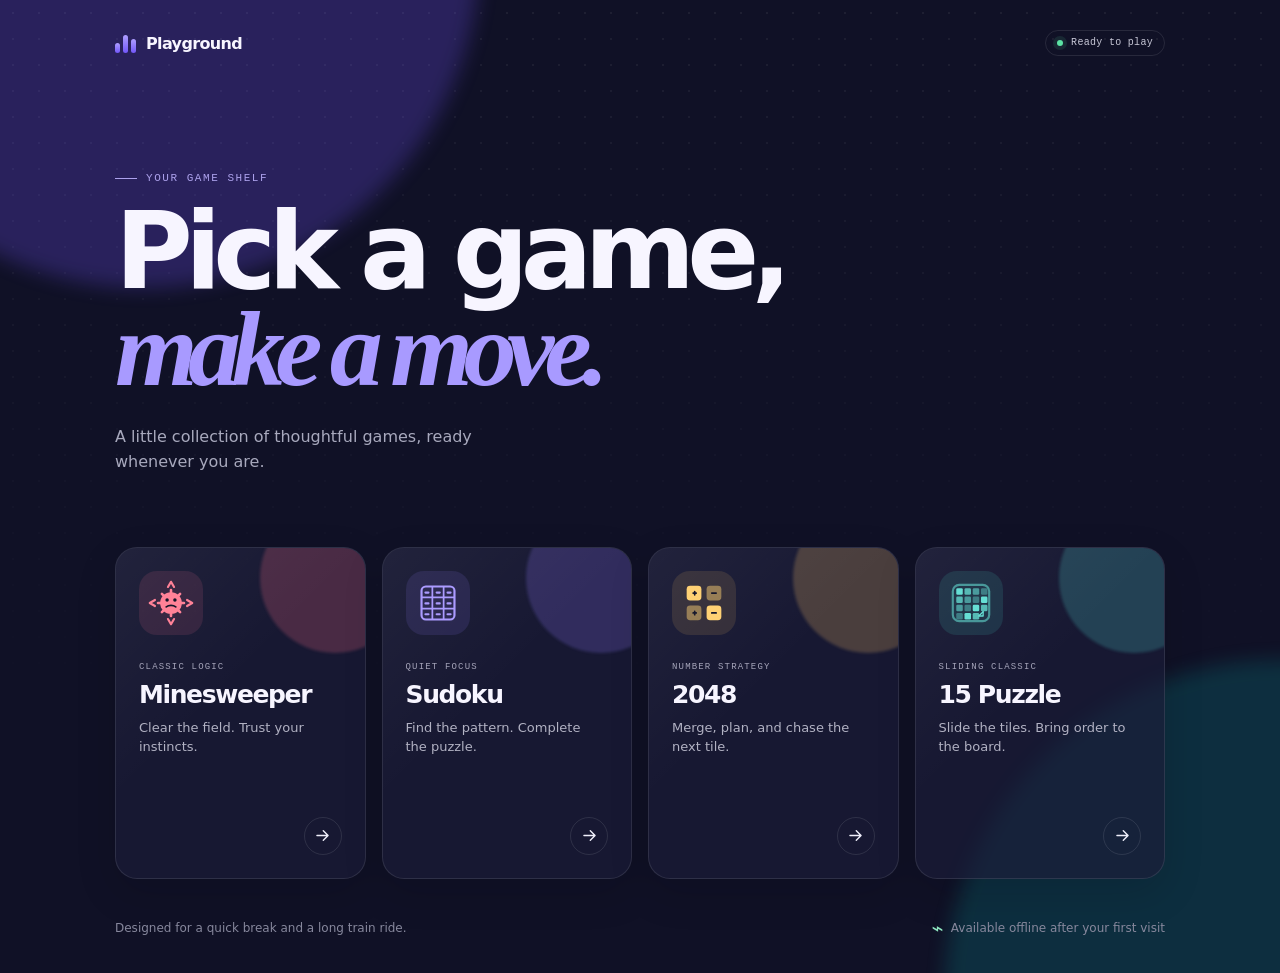
==== index.html @ d9d70717 "add https://grzegorzperkowski.github.io/15puzzle/" ====
<!doctype html>
<html lang="en">
  <head>
    <meta charset="UTF-8" />
    <meta name="viewport" content="width=device-width, initial-scale=1.0" />
    <meta
      name="description"
      content="A beautifully simple, offline-ready collection of Grzegorz Perkowski's games."
    />
    <meta name="theme-color" content="#10132a" />
    <link rel="manifest" href="manifest.webmanifest" />
    <link rel="icon" href="assets/icon.svg" type="image/svg+xml" />
    <link rel="stylesheet" href="styles.css" />
    <title>Playground — Game Collection</title>
  </head>
  <body>
    <div class="ambient ambient-one" aria-hidden="true"></div>
    <div class="ambient ambient-two" aria-hidden="true"></div>

    <main class="page-shell">
      <header class="topbar">
        <a class="brand" href="#top" aria-label="Playground home">
          <span class="brand-mark" aria-hidden="true"><i></i><i></i><i></i></span>
          <span>Playground</span>
        </a>
        <div class="connection" aria-live="polite">
          <span class="connection-dot"></span>
          <span class="connection-label">Ready to play</span>
        </div>
      </header>

      <section class="intro" id="top">
        <p class="eyebrow"><span></span> YOUR GAME SHELF</p>
        <h1>Pick a game,<br /><em>make a move.</em></h1>
        <p class="lede">
          A little collection of thoughtful games, ready whenever you are.
        </p>
      </section>

      <section class="game-grid" aria-label="Games">
        <a
          class="game-card minesweeper"
          href="https://grzegorzperkowski.github.io/Minesweeper/"
          target="_blank"
          rel="noopener noreferrer"
          aria-label="Open Minesweeper in a new tab"
        >
          <span class="card-glow" aria-hidden="true"></span>
          <span class="game-icon icon-mine" aria-hidden="true">
            <svg viewBox="0 0 120 120" fill="none" xmlns="http://www.w3.org/2000/svg">
              <path d="M60 30v60M30 60h60M39 39l42 42M81 39 39 81" stroke="currentColor" stroke-width="6" stroke-linecap="round"/>
              <path d="m53 23 7-12 7 12M53 97l7 12 7-12M23 53 11 60l12 7M97 53l12 7-12 7" stroke="currentColor" stroke-width="5" stroke-linecap="round" stroke-linejoin="round"/>
              <circle cx="60" cy="60" r="25" fill="currentColor"/>
              <circle cx="51" cy="53" r="4" fill="#14162a"/><circle cx="69" cy="53" r="4" fill="#14162a"/>
              <path d="M49 69c6-5 16-5 22 0" stroke="#14162a" stroke-width="4" stroke-linecap="round"/>
            </svg>
          </span>
          <span class="game-info">
            <span class="game-type">CLASSIC LOGIC</span>
            <span class="game-title">Minesweeper</span>
            <span class="game-description">Clear the field. Trust your instincts.</span>
          </span>
          <span class="open-game" aria-hidden="true">
            <svg viewBox="0 0 24 24" fill="none"><path d="M5 12h13M13 6l6 6-6 6" stroke="currentColor" stroke-width="1.8" stroke-linecap="round" stroke-linejoin="round"/></svg>
          </span>
        </a>

        <a
          class="game-card sudoku"
          href="https://grzegorzperkowski.github.io/sudoku/"
          target="_blank"
          rel="noopener noreferrer"
          aria-label="Open Sudoku in a new tab"
        >
          <span class="card-glow" aria-hidden="true"></span>
          <span class="game-icon icon-sudoku" aria-hidden="true">
            <svg viewBox="0 0 120 120" fill="none" xmlns="http://www.w3.org/2000/svg">
              <rect x="22" y="22" width="76" height="76" rx="10" stroke="currentColor" stroke-width="5"/>
              <path d="M47 23v74M73 23v74M23 47h74M23 73h74" stroke="currentColor" stroke-width="4"/>
              <path d="M31 36h7M57 36h7M82 36h7M31 61h7M57 61h7M82 61h7M31 86h7M57 86h7M82 86h7" stroke="currentColor" stroke-width="5" stroke-linecap="round"/>
            </svg>
          </span>
          <span class="game-info">
            <span class="game-type">QUIET FOCUS</span>
            <span class="game-title">Sudoku</span>
            <span class="game-description">Find the pattern. Complete the puzzle.</span>
          </span>
          <span class="open-game" aria-hidden="true">
            <svg viewBox="0 0 24 24" fill="none"><path d="M5 12h13M13 6l6 6-6 6" stroke="currentColor" stroke-width="1.8" stroke-linecap="round" stroke-linejoin="round"/></svg>
          </span>
        </a>

        <a
          class="game-card twenty-forty-eight"
          href="https://grzegorzperkowski.github.io/2048/"
          target="_blank"
          rel="noopener noreferrer"
          aria-label="Open 2048 in a new tab"
        >
          <span class="card-glow" aria-hidden="true"></span>
          <span class="game-icon icon-2048" aria-hidden="true">
            <svg viewBox="0 0 120 120" fill="none" xmlns="http://www.w3.org/2000/svg">
              <rect x="20" y="20" width="34" height="34" rx="8" fill="currentColor"/>
              <rect x="66" y="20" width="34" height="34" rx="8" fill="currentColor" opacity=".48"/>
              <rect x="20" y="66" width="34" height="34" rx="8" fill="currentColor" opacity=".48"/>
              <rect x="66" y="66" width="34" height="34" rx="8" fill="currentColor"/>
              <path d="M35 37h7m-3.5-3.5V41M78 37h10M35 83h7m-3.5-3.5V87M78 83h10" stroke="#17182d" stroke-width="4" stroke-linecap="round"/>
            </svg>
          </span>
          <span class="game-info">
            <span class="game-type">NUMBER STRATEGY</span>
            <span class="game-title">2048</span>
            <span class="game-description">Merge, plan, and chase the next tile.</span>
          </span>
          <span class="open-game" aria-hidden="true">
            <svg viewBox="0 0 24 24" fill="none"><path d="M5 12h13M13 6l6 6-6 6" stroke="currentColor" stroke-width="1.8" stroke-linecap="round" stroke-linejoin="round"/></svg>
          </span>
        </a>

        <a
          class="game-card fifteen-puzzle"
          href="https://grzegorzperkowski.github.io/15puzzle/"
          target="_blank"
          rel="noopener noreferrer"
          aria-label="Open 15 Puzzle in a new tab"
        >
          <span class="card-glow" aria-hidden="true"></span>
          <span class="game-icon icon-fifteen-puzzle" aria-hidden="true">
            <svg viewBox="0 0 120 120" fill="none" xmlns="http://www.w3.org/2000/svg">
              <rect x="18" y="18" width="84" height="84" rx="15" stroke="currentColor" stroke-width="5" opacity=".58"/>
              <g fill="currentColor">
                <rect x="26" y="26" width="15" height="15" rx="3"/>
                <rect x="45" y="26" width="15" height="15" rx="3" opacity=".78"/>
                <rect x="64" y="26" width="15" height="15" rx="3" opacity=".6"/>
                <rect x="83" y="26" width="15" height="15" rx="3" opacity=".42"/>
                <rect x="26" y="45" width="15" height="15" rx="3" opacity=".78"/>
                <rect x="45" y="45" width="15" height="15" rx="3" opacity=".6"/>
                <rect x="64" y="45" width="15" height="15" rx="3" opacity=".42"/>
                <rect x="83" y="45" width="15" height="15" rx="3"/>
                <rect x="26" y="64" width="15" height="15" rx="3" opacity=".6"/>
                <rect x="45" y="64" width="15" height="15" rx="3" opacity=".42"/>
                <rect x="64" y="64" width="15" height="15" rx="3"/>
                <rect x="83" y="64" width="15" height="15" rx="3" opacity=".78"/>
                <rect x="26" y="83" width="15" height="15" rx="3" opacity=".42"/>
                <rect x="45" y="83" width="15" height="15" rx="3"/>
                <rect x="64" y="83" width="15" height="15" rx="3" opacity=".78"/>
              </g>
              <path d="M88 80v10H78" stroke="currentColor" stroke-width="3" stroke-linecap="round" stroke-linejoin="round"/>
              <path d="m79 89 9-9" stroke="currentColor" stroke-width="3" stroke-linecap="round"/>
            </svg>
          </span>
          <span class="game-info">
            <span class="game-type">SLIDING CLASSIC</span>
            <span class="game-title">15 Puzzle</span>
            <span class="game-description">Slide the tiles. Bring order to the board.</span>
          </span>
          <span class="open-game" aria-hidden="true">
            <svg viewBox="0 0 24 24" fill="none"><path d="M5 12h13M13 6l6 6-6 6" stroke="currentColor" stroke-width="1.8" stroke-linecap="round" stroke-linejoin="round"/></svg>
          </span>
        </a>
      </section>

      <footer>
        <p>Designed for a quick break and a long train ride.</p>
        <p class="offline-note"><span class="offline-icon">⌁</span> Available offline after your first visit</p>
      </footer>
    </main>
    <script src="app.js"></script>
  <script data-goatcounter="https://mygame.goatcounter.com/count" async src="https://gc.zgo.at/count.js"></script>
</body>
</html>
---- styles.css ----
:root {
  color-scheme: dark;
  --ink: #f7f5ff;
  --muted: #a8a9bd;
  --surface: rgba(28, 29, 57, 0.67);
  --line: rgba(255, 255, 255, 0.1);
  --background: #101126;
}

* { box-sizing: border-box; }
html { scroll-behavior: smooth; }
body {
  min-width: 320px;
  min-height: 100vh;
  margin: 0;
  overflow-x: hidden;
  color: var(--ink);
  background: var(--background);
  font-family: Inter, ui-sans-serif, system-ui, -apple-system, BlinkMacSystemFont, "Segoe UI", sans-serif;
}

body::before {
  position: fixed;
  z-index: -2;
  inset: 0;
  content: "";
  background-image: radial-gradient(rgba(255,255,255,.06) 1px, transparent 1px);
  background-size: 26px 26px;
  mask-image: linear-gradient(to bottom, black, transparent 84%);
}

.ambient { position: fixed; z-index: -1; width: 42rem; aspect-ratio: 1; border-radius: 50%; filter: blur(10px); opacity: .25; pointer-events: none; }
.ambient-one { top: -24rem; left: -12rem; background: #7555ff; }
.ambient-two { right: -21rem; bottom: -27rem; background: #00b9b1; opacity: .18; }
.page-shell { width: min(100% - 48px, 1050px); margin: 0 auto; padding: 30px 0 38px; }

.topbar { display: flex; align-items: center; justify-content: space-between; }
.brand { display: inline-flex; align-items: center; gap: 10px; color: var(--ink); font-weight: 700; text-decoration: none; letter-spacing: -.04em; }
.brand-mark { display: grid; grid-template-columns: repeat(3, 5px); gap: 3px; align-items: end; width: 21px; height: 19px; }
.brand-mark i { display: block; border-radius: 3px; background: linear-gradient(180deg, #ae9eff, #7257f9); }
.brand-mark i:nth-child(1) { height: 10px; }.brand-mark i:nth-child(2) { height: 18px; }.brand-mark i:nth-child(3) { height: 14px; }
.connection { display: inline-flex; align-items: center; gap: 8px; border: 1px solid var(--line); border-radius: 999px; padding: 7px 11px; color: #c8c8d7; font: 500 10px/1 "DM Mono", monospace; letter-spacing: .03em; }
.connection-dot { width: 6px; height: 6px; border-radius: 50%; background: #5ce2a4; box-shadow: 0 0 0 4px rgba(92,226,164,.11); }

.intro { margin: clamp(74px, 13vh, 132px) 0 clamp(44px, 8vh, 78px); }
.eyebrow { display: flex; align-items: center; gap: 9px; margin: 0 0 19px; color: #aca1ec; font: 500 11px/1 "DM Mono", monospace; letter-spacing: .14em; }
.eyebrow span { width: 22px; height: 1px; background: currentColor; }
h1 { max-width: 760px; margin: 0; font-size: clamp(3.65rem, 8.3vw, 6.9rem); font-weight: 700; line-height: .91; letter-spacing: -.075em; }
h1 em { color: #a89aff; font-family: Georgia, "Times New Roman", serif; font-weight: 600; letter-spacing: -.09em; }
.lede { max-width: 380px; margin: 28px 0 0; color: var(--muted); font-size: 16px; line-height: 1.55; }

.game-grid { display: grid; grid-template-columns: repeat(4, 1fr); gap: 16px; }
.game-card { position: relative; display: flex; min-height: 332px; flex-direction: column; overflow: hidden; border: 1px solid var(--line); border-radius: 22px; padding: 23px; color: var(--ink); background: var(--surface); box-shadow: 0 14px 40px rgba(3, 3, 17, .14); isolation: isolate; text-decoration: none; transition: transform .35s cubic-bezier(.2,.8,.2,1), border-color .35s ease, box-shadow .35s ease; }
.game-card::after { position: absolute; z-index: -1; inset: 0; content: ""; background: linear-gradient(135deg, rgba(255,255,255,.09), transparent 44%); opacity: .5; transition: opacity .35s ease; }
.card-glow { position: absolute; z-index: -1; top: -70px; right: -70px; width: 200px; height: 200px; border-radius: 50%; filter: blur(2px); opacity: .22; transform: scale(.75); transition: transform .5s cubic-bezier(.2,.8,.2,1), opacity .4s ease; }
.minesweeper .card-glow { background: #fa6f88; }.sudoku .card-glow { background: #8f79fa; }.twenty-forty-eight .card-glow { background: #ffc66b; }.fifteen-puzzle .card-glow { background: #50d7d0; }
.game-icon { display: grid; width: 64px; height: 64px; place-items: center; border-radius: 18px; color: #ff8297; background: rgba(255, 118, 144, .12); transition: transform .45s cubic-bezier(.2,.8,.2,1), background .35s ease; }
.game-icon svg { width: 52px; height: 52px; }
.icon-sudoku { color: #ab9bff; background: rgba(149,124,255,.13); }.icon-2048 { color: #ffd174; background: rgba(255,198,100,.12); }.icon-fifteen-puzzle { color: #66ded4; background: rgba(75,213,203,.13); }
.game-info { display: flex; flex-grow: 1; flex-direction: column; margin-top: 28px; }
.game-type { margin-bottom: 8px; color: #a6a5ba; font: 500 9px/1 "DM Mono", monospace; letter-spacing: .13em; }
.game-title { font-size: 25px; font-weight: 700; letter-spacing: -.055em; }
.game-description { max-width: 190px; margin-top: 9px; color: #b2b2c3; font-size: 13px; line-height: 1.5; }
.open-game { display: grid; width: 38px; height: 38px; place-items: center; align-self: flex-end; border: 1px solid var(--line); border-radius: 50%; color: #efeffa; transition: background .3s ease, color .3s ease, transform .3s ease; }
.open-game svg { width: 19px; }

@media (hover: hover) {
  .game-card:hover { transform: translateY(-9px); border-color: rgba(255,255,255,.22); box-shadow: 0 27px 48px rgba(2, 3, 18, .35); }
  .game-card:hover::after { opacity: 1; }.game-card:hover .card-glow { opacity: .62; transform: scale(1.15); }
  .game-card:hover .game-icon { transform: rotate(-7deg) translateY(-3px) scale(1.09); }
  .sudoku:hover .game-icon { transform: rotate(4deg) translateY(-3px) scale(1.09); }.twenty-forty-eight:hover .game-icon { transform: rotate(7deg) translateY(-3px) scale(1.09); }.fifteen-puzzle:hover .game-icon { transform: rotate(-4deg) translateY(-3px) scale(1.09); }
  .game-card:hover .open-game { color: #17182d; background: #f6f4ff; transform: translateX(4px); }
}
.game-card:focus-visible { outline: 3px solid #c8bfff; outline-offset: 4px; }

footer { display: flex; align-items: center; justify-content: space-between; gap: 20px; margin-top: 42px; color: #87889d; font-size: 12px; }
footer p { margin: 0; }.offline-note { display: flex; align-items: center; gap: 7px; }.offline-icon { color: #8ee6c0; font-size: 20px; line-height: 8px; }
body.is-offline .connection-dot { background: #ffc866; box-shadow: 0 0 0 4px rgba(255,200,102,.11); }

@media (max-width: 720px) {
  .page-shell { width: min(100% - 32px, 520px); padding-top: 21px; }.connection { padding: 7px 9px; }.connection-label { font-size: 0; }.connection-label::after { content: "ONLINE"; font-size: 9px; }
  .intro { margin: 74px 0 43px; }h1 { font-size: clamp(3.3rem, 15.8vw, 5.3rem); }.lede { margin-top: 21px; }
  .game-grid { grid-template-columns: 1fr; gap: 12px; }.game-card { min-height: 173px; flex-direction: row; align-items: flex-start; padding: 19px; }.game-info { margin: 2px 14px 0 17px; }.game-title { font-size: 22px; }.game-description { margin-top: 6px; }.open-game { align-self: center; flex: 0 0 auto; }.game-icon { width: 57px; height: 57px; flex: 0 0 auto; border-radius: 16px; }.game-icon svg { width: 47px; height: 47px; }
  footer { align-items: flex-start; flex-direction: column; gap: 9px; margin-top: 31px; }
}
@media (min-width: 721px) and (max-width: 930px) {
  .game-grid { grid-template-columns: repeat(2, 1fr); }
}
@media (prefers-reduced-motion: reduce) { *, *::before, *::after { scroll-behavior: auto !important; transition-duration: .01ms !important; animation-duration: .01ms !important; animation-iteration-count: 1 !important; } }
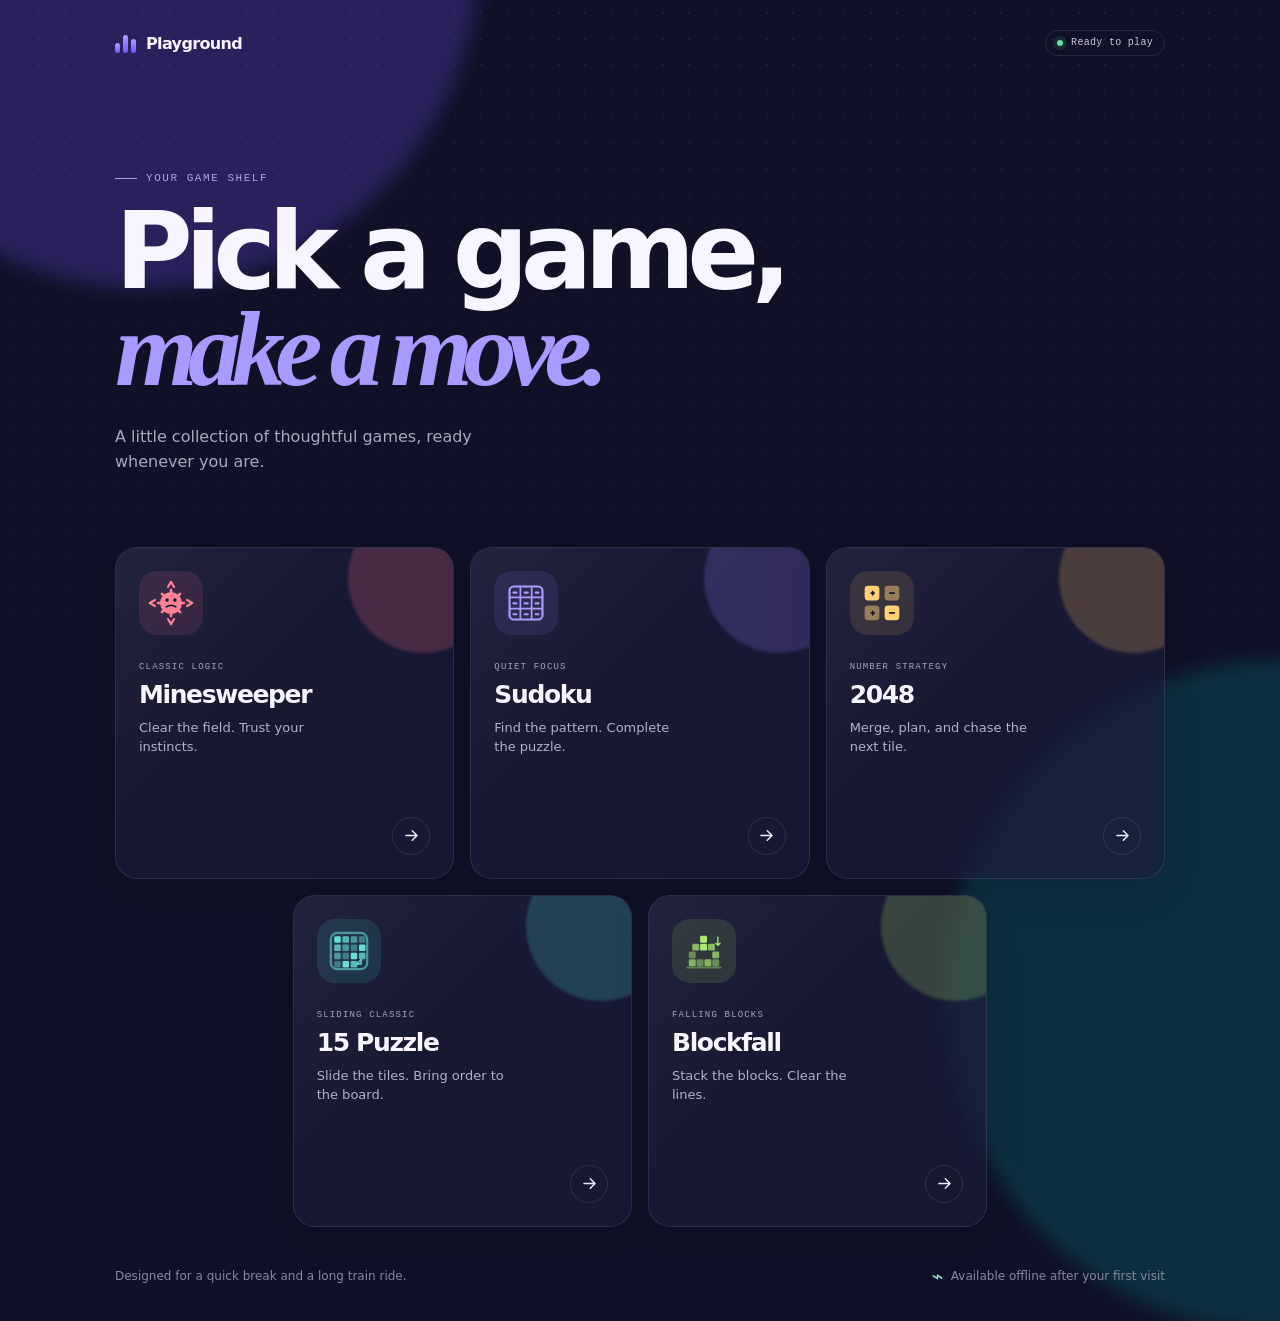
==== commit ff97f2c9: "dark/light" ====
--- a/index.html
+++ b/index.html
@@ -158,6 +158,44 @@
             <svg viewBox="0 0 24 24" fill="none"><path d="M5 12h13M13 6l6 6-6 6" stroke="currentColor" stroke-width="1.8" stroke-linecap="round" stroke-linejoin="round"/></svg>
           </span>
         </a>
+
+        <a
+          class="game-card blockfall"
+          href="https://grzegorzperkowski.github.io/Blockfall/"
+          target="_blank"
+          rel="noopener noreferrer"
+          aria-label="Open Blockfall in a new tab"
+        >
+          <span class="card-glow" aria-hidden="true"></span>
+          <span class="game-icon icon-blockfall" aria-hidden="true">
+            <svg viewBox="0 0 120 120" fill="none" xmlns="http://www.w3.org/2000/svg">
+              <path d="M22 98h76" stroke="currentColor" stroke-width="5" stroke-linecap="round" opacity=".42"/>
+              <g fill="currentColor" opacity=".7">
+                <rect x="25" y="79" width="16" height="16" rx="3"/>
+                <rect x="43" y="79" width="16" height="16" rx="3" opacity=".68"/>
+                <rect x="61" y="79" width="16" height="16" rx="3"/>
+                <rect x="79" y="79" width="16" height="16" rx="3" opacity=".68"/>
+                <rect x="25" y="61" width="16" height="16" rx="3" opacity=".68"/>
+                <rect x="79" y="61" width="16" height="16" rx="3"/>
+              </g>
+              <g fill="currentColor">
+                <rect x="51" y="25" width="16" height="16" rx="3"/>
+                <rect x="33" y="43" width="16" height="16" rx="3" opacity=".72"/>
+                <rect x="51" y="43" width="16" height="16" rx="3"/>
+                <rect x="69" y="43" width="16" height="16" rx="3" opacity=".72"/>
+              </g>
+              <path d="M92 28v19m0 0-5-5m5 5 5-5" stroke="currentColor" stroke-width="3" stroke-linecap="round" stroke-linejoin="round"/>
+            </svg>
+          </span>
+          <span class="game-info">
+            <span class="game-type">FALLING BLOCKS</span>
+            <span class="game-title">Blockfall</span>
+            <span class="game-description">Stack the blocks. Clear the lines.</span>
+          </span>
+          <span class="open-game" aria-hidden="true">
+            <svg viewBox="0 0 24 24" fill="none"><path d="M5 12h13M13 6l6 6-6 6" stroke="currentColor" stroke-width="1.8" stroke-linecap="round" stroke-linejoin="round"/></svg>
+          </span>
+        </a>
       </section>
 
       <footer>
--- a/styles.css
+++ b/styles.css
@@ -49,14 +49,15 @@
 h1 em { color: #a89aff; font-family: Georgia, "Times New Roman", serif; font-weight: 600; letter-spacing: -.09em; }
 .lede { max-width: 380px; margin: 28px 0 0; color: var(--muted); font-size: 16px; line-height: 1.55; }
 
-.game-grid { display: grid; grid-template-columns: repeat(4, 1fr); gap: 16px; }
-.game-card { position: relative; display: flex; min-height: 332px; flex-direction: column; overflow: hidden; border: 1px solid var(--line); border-radius: 22px; padding: 23px; color: var(--ink); background: var(--surface); box-shadow: 0 14px 40px rgba(3, 3, 17, .14); isolation: isolate; text-decoration: none; transition: transform .35s cubic-bezier(.2,.8,.2,1), border-color .35s ease, box-shadow .35s ease; }
+.game-grid { display: grid; grid-template-columns: repeat(6, 1fr); gap: 16px; }
+.game-card { position: relative; display: flex; grid-column: span 2; min-height: 332px; flex-direction: column; overflow: hidden; border: 1px solid var(--line); border-radius: 22px; padding: 23px; color: var(--ink); background: var(--surface); box-shadow: 0 14px 40px rgba(3, 3, 17, .14); isolation: isolate; text-decoration: none; transition: transform .35s cubic-bezier(.2,.8,.2,1), border-color .35s ease, box-shadow .35s ease; }
+.fifteen-puzzle { grid-column: 2 / span 2; }.blockfall { grid-column: 4 / span 2; }
 .game-card::after { position: absolute; z-index: -1; inset: 0; content: ""; background: linear-gradient(135deg, rgba(255,255,255,.09), transparent 44%); opacity: .5; transition: opacity .35s ease; }
 .card-glow { position: absolute; z-index: -1; top: -70px; right: -70px; width: 200px; height: 200px; border-radius: 50%; filter: blur(2px); opacity: .22; transform: scale(.75); transition: transform .5s cubic-bezier(.2,.8,.2,1), opacity .4s ease; }
-.minesweeper .card-glow { background: #fa6f88; }.sudoku .card-glow { background: #8f79fa; }.twenty-forty-eight .card-glow { background: #ffc66b; }.fifteen-puzzle .card-glow { background: #50d7d0; }
+.minesweeper .card-glow { background: #fa6f88; }.sudoku .card-glow { background: #8f79fa; }.twenty-forty-eight .card-glow { background: #ffc66b; }.fifteen-puzzle .card-glow { background: #50d7d0; }.blockfall .card-glow { background: #a8e76d; }
 .game-icon { display: grid; width: 64px; height: 64px; place-items: center; border-radius: 18px; color: #ff8297; background: rgba(255, 118, 144, .12); transition: transform .45s cubic-bezier(.2,.8,.2,1), background .35s ease; }
 .game-icon svg { width: 52px; height: 52px; }
-.icon-sudoku { color: #ab9bff; background: rgba(149,124,255,.13); }.icon-2048 { color: #ffd174; background: rgba(255,198,100,.12); }.icon-fifteen-puzzle { color: #66ded4; background: rgba(75,213,203,.13); }
+.icon-sudoku { color: #ab9bff; background: rgba(149,124,255,.13); }.icon-2048 { color: #ffd174; background: rgba(255,198,100,.12); }.icon-fifteen-puzzle { color: #66ded4; background: rgba(75,213,203,.13); }.icon-blockfall { color: #aeea72; background: rgba(162,226,101,.13); }
 .game-info { display: flex; flex-grow: 1; flex-direction: column; margin-top: 28px; }
 .game-type { margin-bottom: 8px; color: #a6a5ba; font: 500 9px/1 "DM Mono", monospace; letter-spacing: .13em; }
 .game-title { font-size: 25px; font-weight: 700; letter-spacing: -.055em; }
@@ -68,7 +69,7 @@
   .game-card:hover { transform: translateY(-9px); border-color: rgba(255,255,255,.22); box-shadow: 0 27px 48px rgba(2, 3, 18, .35); }
   .game-card:hover::after { opacity: 1; }.game-card:hover .card-glow { opacity: .62; transform: scale(1.15); }
   .game-card:hover .game-icon { transform: rotate(-7deg) translateY(-3px) scale(1.09); }
-  .sudoku:hover .game-icon { transform: rotate(4deg) translateY(-3px) scale(1.09); }.twenty-forty-eight:hover .game-icon { transform: rotate(7deg) translateY(-3px) scale(1.09); }.fifteen-puzzle:hover .game-icon { transform: rotate(-4deg) translateY(-3px) scale(1.09); }
+  .sudoku:hover .game-icon { transform: rotate(4deg) translateY(-3px) scale(1.09); }.twenty-forty-eight:hover .game-icon { transform: rotate(7deg) translateY(-3px) scale(1.09); }.fifteen-puzzle:hover .game-icon { transform: rotate(-4deg) translateY(-3px) scale(1.09); }.blockfall:hover .game-icon { transform: rotate(5deg) translateY(-3px) scale(1.09); }
   .game-card:hover .open-game { color: #17182d; background: #f6f4ff; transform: translateX(4px); }
 }
 .game-card:focus-visible { outline: 3px solid #c8bfff; outline-offset: 4px; }
@@ -80,10 +81,12 @@
 @media (max-width: 720px) {
   .page-shell { width: min(100% - 32px, 520px); padding-top: 21px; }.connection { padding: 7px 9px; }.connection-label { font-size: 0; }.connection-label::after { content: "ONLINE"; font-size: 9px; }
   .intro { margin: 74px 0 43px; }h1 { font-size: clamp(3.3rem, 15.8vw, 5.3rem); }.lede { margin-top: 21px; }
-  .game-grid { grid-template-columns: 1fr; gap: 12px; }.game-card { min-height: 173px; flex-direction: row; align-items: flex-start; padding: 19px; }.game-info { margin: 2px 14px 0 17px; }.game-title { font-size: 22px; }.game-description { margin-top: 6px; }.open-game { align-self: center; flex: 0 0 auto; }.game-icon { width: 57px; height: 57px; flex: 0 0 auto; border-radius: 16px; }.game-icon svg { width: 47px; height: 47px; }
+  .game-grid { grid-template-columns: 1fr; gap: 12px; }.game-card, .fifteen-puzzle, .blockfall { grid-column: 1 / -1; min-height: 173px; flex-direction: row; align-items: flex-start; padding: 19px; }.game-info { margin: 2px 14px 0 17px; }.game-title { font-size: 22px; }.game-description { margin-top: 6px; }.open-game { align-self: center; flex: 0 0 auto; }.game-icon { width: 57px; height: 57px; flex: 0 0 auto; border-radius: 16px; }.game-icon svg { width: 47px; height: 47px; }
   footer { align-items: flex-start; flex-direction: column; gap: 9px; margin-top: 31px; }
 }
 @media (min-width: 721px) and (max-width: 930px) {
   .game-grid { grid-template-columns: repeat(2, 1fr); }
+  .game-card, .fifteen-puzzle, .blockfall { grid-column: auto; }
+  .blockfall { grid-column: 1 / -1; }
 }
 @media (prefers-reduced-motion: reduce) { *, *::before, *::after { scroll-behavior: auto !important; transition-duration: .01ms !important; animation-duration: .01ms !important; animation-iteration-count: 1 !important; } }
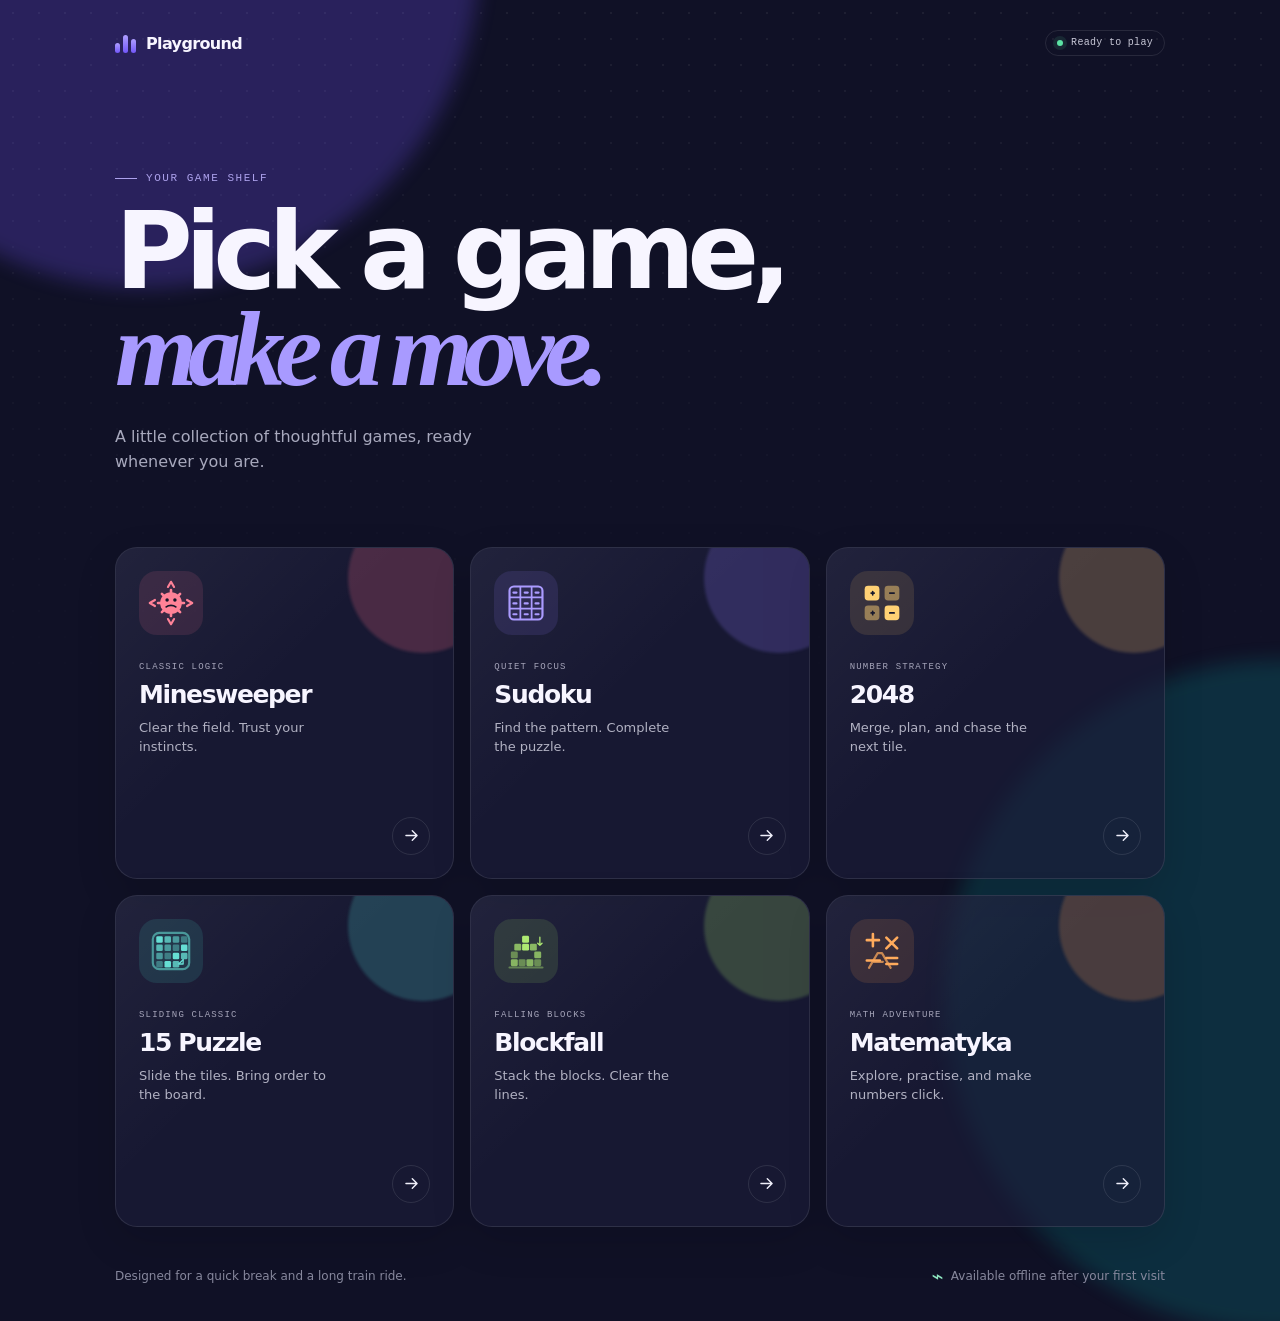
==== commit 3e7482b4: "fix referrer for goatcounter.com" ====
--- a/index.html
+++ b/index.html
@@ -43,6 +43,8 @@
           href="https://grzegorzperkowski.github.io/Minesweeper/"
           target="_blank"
           rel="noopener noreferrer"
+          data-goatcounter-click="minesweeper"
+          data-goatcounter-referrer="mygame"
           aria-label="Open Minesweeper in a new tab"
         >
           <span class="card-glow" aria-hidden="true"></span>
@@ -70,6 +72,8 @@
           href="https://grzegorzperkowski.github.io/sudoku/"
           target="_blank"
           rel="noopener noreferrer"
+          data-goatcounter-click="sudoku"
+          data-goatcounter-referrer="mygame"
           aria-label="Open Sudoku in a new tab"
         >
           <span class="card-glow" aria-hidden="true"></span>
@@ -95,6 +99,8 @@
           href="https://grzegorzperkowski.github.io/2048/"
           target="_blank"
           rel="noopener noreferrer"
+          data-goatcounter-click="2048"
+          data-goatcounter-referrer="mygame"
           aria-label="Open 2048 in a new tab"
         >
           <span class="card-glow" aria-hidden="true"></span>
@@ -122,6 +128,8 @@
           href="https://grzegorzperkowski.github.io/15puzzle/"
           target="_blank"
           rel="noopener noreferrer"
+          data-goatcounter-click="15puzzle"
+          data-goatcounter-referrer="mygame"
           aria-label="Open 15 Puzzle in a new tab"
         >
           <span class="card-glow" aria-hidden="true"></span>
@@ -164,6 +172,8 @@
           href="https://grzegorzperkowski.github.io/Blockfall/"
           target="_blank"
           rel="noopener noreferrer"
+          data-goatcounter-click="blockfall"
+          data-goatcounter-referrer="mygame"
           aria-label="Open Blockfall in a new tab"
         >
           <span class="card-glow" aria-hidden="true"></span>
@@ -196,6 +206,32 @@
             <svg viewBox="0 0 24 24" fill="none"><path d="M5 12h13M13 6l6 6-6 6" stroke="currentColor" stroke-width="1.8" stroke-linecap="round" stroke-linejoin="round"/></svg>
           </span>
         </a>
+
+        <a
+          class="game-card matematyka"
+          href="https://grzegorzperkowski.github.io/Matematyka/"
+          target="_blank"
+          rel="noopener noreferrer"
+          data-goatcounter-click="matematyka"
+          data-goatcounter-referrer="mygame"
+          aria-label="Open Matematyka in a new tab"
+        >
+          <span class="card-glow" aria-hidden="true"></span>
+          <span class="game-icon icon-matematyka" aria-hidden="true">
+            <svg viewBox="0 0 120 120" fill="none" xmlns="http://www.w3.org/2000/svg">
+              <path d="M25 35h28M39 21v28M70 29l25 25M95 29 70 54M25 82h30M70 76h25M70 90h25" stroke="currentColor" stroke-width="6" stroke-linecap="round" stroke-linejoin="round"/>
+              <path d="M30 99 50 65h10l20 34M38 85h24" stroke="currentColor" stroke-width="5" stroke-linecap="round" stroke-linejoin="round" opacity=".72"/>
+            </svg>
+          </span>
+          <span class="game-info">
+            <span class="game-type">MATH ADVENTURE</span>
+            <span class="game-title">Matematyka</span>
+            <span class="game-description">Explore, practise, and make numbers click.</span>
+          </span>
+          <span class="open-game" aria-hidden="true">
+            <svg viewBox="0 0 24 24" fill="none"><path d="M5 12h13M13 6l6 6-6 6" stroke="currentColor" stroke-width="1.8" stroke-linecap="round" stroke-linejoin="round"/></svg>
+          </span>
+        </a>
       </section>
 
       <footer>
--- a/styles.css
+++ b/styles.css
@@ -51,13 +51,12 @@
 
 .game-grid { display: grid; grid-template-columns: repeat(6, 1fr); gap: 16px; }
 .game-card { position: relative; display: flex; grid-column: span 2; min-height: 332px; flex-direction: column; overflow: hidden; border: 1px solid var(--line); border-radius: 22px; padding: 23px; color: var(--ink); background: var(--surface); box-shadow: 0 14px 40px rgba(3, 3, 17, .14); isolation: isolate; text-decoration: none; transition: transform .35s cubic-bezier(.2,.8,.2,1), border-color .35s ease, box-shadow .35s ease; }
-.fifteen-puzzle { grid-column: 2 / span 2; }.blockfall { grid-column: 4 / span 2; }
 .game-card::after { position: absolute; z-index: -1; inset: 0; content: ""; background: linear-gradient(135deg, rgba(255,255,255,.09), transparent 44%); opacity: .5; transition: opacity .35s ease; }
 .card-glow { position: absolute; z-index: -1; top: -70px; right: -70px; width: 200px; height: 200px; border-radius: 50%; filter: blur(2px); opacity: .22; transform: scale(.75); transition: transform .5s cubic-bezier(.2,.8,.2,1), opacity .4s ease; }
-.minesweeper .card-glow { background: #fa6f88; }.sudoku .card-glow { background: #8f79fa; }.twenty-forty-eight .card-glow { background: #ffc66b; }.fifteen-puzzle .card-glow { background: #50d7d0; }.blockfall .card-glow { background: #a8e76d; }
+.minesweeper .card-glow { background: #fa6f88; }.sudoku .card-glow { background: #8f79fa; }.twenty-forty-eight .card-glow { background: #ffc66b; }.fifteen-puzzle .card-glow { background: #50d7d0; }.blockfall .card-glow { background: #a8e76d; }.matematyka .card-glow { background: #ff9d4d; }
 .game-icon { display: grid; width: 64px; height: 64px; place-items: center; border-radius: 18px; color: #ff8297; background: rgba(255, 118, 144, .12); transition: transform .45s cubic-bezier(.2,.8,.2,1), background .35s ease; }
 .game-icon svg { width: 52px; height: 52px; }
-.icon-sudoku { color: #ab9bff; background: rgba(149,124,255,.13); }.icon-2048 { color: #ffd174; background: rgba(255,198,100,.12); }.icon-fifteen-puzzle { color: #66ded4; background: rgba(75,213,203,.13); }.icon-blockfall { color: #aeea72; background: rgba(162,226,101,.13); }
+.icon-sudoku { color: #ab9bff; background: rgba(149,124,255,.13); }.icon-2048 { color: #ffd174; background: rgba(255,198,100,.12); }.icon-fifteen-puzzle { color: #66ded4; background: rgba(75,213,203,.13); }.icon-blockfall { color: #aeea72; background: rgba(162,226,101,.13); }.icon-matematyka { color: #ffab5c; background: rgba(255,157,77,.13); }
 .game-info { display: flex; flex-grow: 1; flex-direction: column; margin-top: 28px; }
 .game-type { margin-bottom: 8px; color: #a6a5ba; font: 500 9px/1 "DM Mono", monospace; letter-spacing: .13em; }
 .game-title { font-size: 25px; font-weight: 700; letter-spacing: -.055em; }
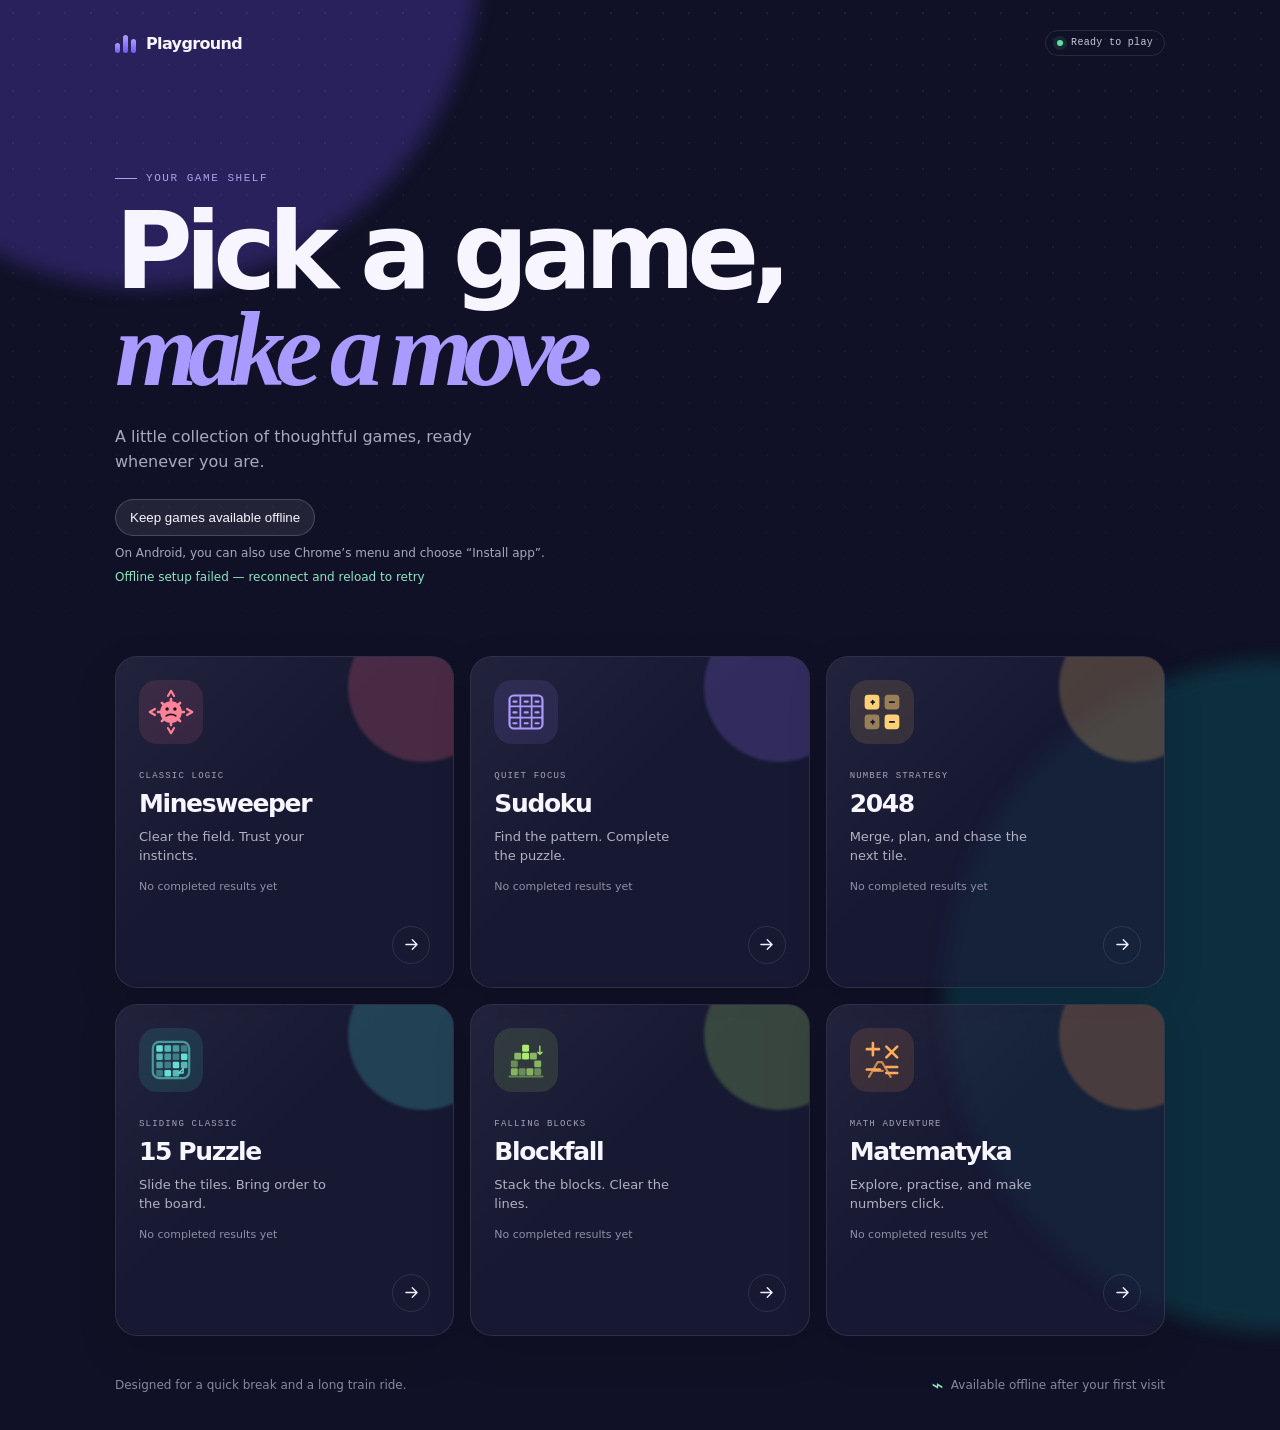
==== commit dab031d4: "PWA" ====
--- a/index.html
+++ b/index.html
@@ -10,6 +10,7 @@
     <meta name="theme-color" content="#10132a" />
     <link rel="manifest" href="manifest.webmanifest" />
     <link rel="icon" href="assets/icon.svg" type="image/svg+xml" />
+    <link rel="apple-touch-icon" href="assets/apple-touch-icon.png" />
     <link rel="stylesheet" href="styles.css" />
     <title>Playground — Game Collection</title>
   </head>
@@ -35,17 +36,25 @@
         <p class="lede">
           A little collection of thoughtful games, ready whenever you are.
         </p>
+        <div class="pwa-actions" aria-label="App controls">
+          <button id="install-button" type="button" hidden>Install Playground</button>
+          <button id="persist-button" type="button">Keep games available offline</button>
+          <p id="install-help">On Android, you can also use Chrome’s menu and choose “Install app”.</p>
+          <p id="offline-status" role="status" aria-live="polite">Preparing offline games…</p>
+        </div>
+        <aside id="update-panel" class="update-panel" role="status" hidden>
+          <span>Update available. Your current game is saved before reload.</span>
+          <button id="update-button" type="button">Reload</button>
+        </aside>
       </section>
 
       <section class="game-grid" aria-label="Games">
         <a
           class="game-card minesweeper"
-          href="https://grzegorzperkowski.github.io/Minesweeper/"
-          target="_blank"
-          rel="noopener noreferrer"
+          href="apps/minesweeper/"
           data-goatcounter-click="minesweeper"
           data-goatcounter-referrer="mygame"
-          aria-label="Open Minesweeper in a new tab"
+          aria-label="Open Minesweeper"
         >
           <span class="card-glow" aria-hidden="true"></span>
           <span class="game-icon icon-mine" aria-hidden="true">
@@ -61,6 +70,7 @@
             <span class="game-type">CLASSIC LOGIC</span>
             <span class="game-title">Minesweeper</span>
             <span class="game-description">Clear the field. Trust your instincts.</span>
+            <span class="device-result" data-result="minesweeper">No completed results yet</span>
           </span>
           <span class="open-game" aria-hidden="true">
             <svg viewBox="0 0 24 24" fill="none"><path d="M5 12h13M13 6l6 6-6 6" stroke="currentColor" stroke-width="1.8" stroke-linecap="round" stroke-linejoin="round"/></svg>
@@ -69,12 +79,10 @@
 
         <a
           class="game-card sudoku"
-          href="https://grzegorzperkowski.github.io/sudoku/"
-          target="_blank"
-          rel="noopener noreferrer"
+          href="apps/sudoku/"
           data-goatcounter-click="sudoku"
           data-goatcounter-referrer="mygame"
-          aria-label="Open Sudoku in a new tab"
+          aria-label="Open Sudoku"
         >
           <span class="card-glow" aria-hidden="true"></span>
           <span class="game-icon icon-sudoku" aria-hidden="true">
@@ -88,6 +96,7 @@
             <span class="game-type">QUIET FOCUS</span>
             <span class="game-title">Sudoku</span>
             <span class="game-description">Find the pattern. Complete the puzzle.</span>
+            <span class="device-result" data-result="sudoku">No completed results yet</span>
           </span>
           <span class="open-game" aria-hidden="true">
             <svg viewBox="0 0 24 24" fill="none"><path d="M5 12h13M13 6l6 6-6 6" stroke="currentColor" stroke-width="1.8" stroke-linecap="round" stroke-linejoin="round"/></svg>
@@ -96,12 +105,10 @@
 
         <a
           class="game-card twenty-forty-eight"
-          href="https://grzegorzperkowski.github.io/2048/"
-          target="_blank"
-          rel="noopener noreferrer"
+          href="apps/2048/"
           data-goatcounter-click="2048"
           data-goatcounter-referrer="mygame"
-          aria-label="Open 2048 in a new tab"
+          aria-label="Open 2048"
         >
           <span class="card-glow" aria-hidden="true"></span>
           <span class="game-icon icon-2048" aria-hidden="true">
@@ -117,6 +124,7 @@
             <span class="game-type">NUMBER STRATEGY</span>
             <span class="game-title">2048</span>
             <span class="game-description">Merge, plan, and chase the next tile.</span>
+            <span class="device-result" data-result="2048">No completed results yet</span>
           </span>
           <span class="open-game" aria-hidden="true">
             <svg viewBox="0 0 24 24" fill="none"><path d="M5 12h13M13 6l6 6-6 6" stroke="currentColor" stroke-width="1.8" stroke-linecap="round" stroke-linejoin="round"/></svg>
@@ -125,12 +133,10 @@
 
         <a
           class="game-card fifteen-puzzle"
-          href="https://grzegorzperkowski.github.io/15puzzle/"
-          target="_blank"
-          rel="noopener noreferrer"
+          href="apps/15puzzle/"
           data-goatcounter-click="15puzzle"
           data-goatcounter-referrer="mygame"
-          aria-label="Open 15 Puzzle in a new tab"
+          aria-label="Open 15 Puzzle"
         >
           <span class="card-glow" aria-hidden="true"></span>
           <span class="game-icon icon-fifteen-puzzle" aria-hidden="true">
@@ -161,6 +167,7 @@
             <span class="game-type">SLIDING CLASSIC</span>
             <span class="game-title">15 Puzzle</span>
             <span class="game-description">Slide the tiles. Bring order to the board.</span>
+            <span class="device-result" data-result="15puzzle">No completed results yet</span>
           </span>
           <span class="open-game" aria-hidden="true">
             <svg viewBox="0 0 24 24" fill="none"><path d="M5 12h13M13 6l6 6-6 6" stroke="currentColor" stroke-width="1.8" stroke-linecap="round" stroke-linejoin="round"/></svg>
@@ -169,12 +176,10 @@
 
         <a
           class="game-card blockfall"
-          href="https://grzegorzperkowski.github.io/Blockfall/"
-          target="_blank"
-          rel="noopener noreferrer"
+          href="apps/blockfall/"
           data-goatcounter-click="blockfall"
           data-goatcounter-referrer="mygame"
-          aria-label="Open Blockfall in a new tab"
+          aria-label="Open Blockfall"
         >
           <span class="card-glow" aria-hidden="true"></span>
           <span class="game-icon icon-blockfall" aria-hidden="true">
@@ -201,6 +206,7 @@
             <span class="game-type">FALLING BLOCKS</span>
             <span class="game-title">Blockfall</span>
             <span class="game-description">Stack the blocks. Clear the lines.</span>
+            <span class="device-result" data-result="blockfall">No completed results yet</span>
           </span>
           <span class="open-game" aria-hidden="true">
             <svg viewBox="0 0 24 24" fill="none"><path d="M5 12h13M13 6l6 6-6 6" stroke="currentColor" stroke-width="1.8" stroke-linecap="round" stroke-linejoin="round"/></svg>
@@ -209,12 +215,10 @@
 
         <a
           class="game-card matematyka"
-          href="https://grzegorzperkowski.github.io/Matematyka/"
-          target="_blank"
-          rel="noopener noreferrer"
+          href="apps/matematyka/"
           data-goatcounter-click="matematyka"
           data-goatcounter-referrer="mygame"
-          aria-label="Open Matematyka in a new tab"
+          aria-label="Open Matematyka"
         >
           <span class="card-glow" aria-hidden="true"></span>
           <span class="game-icon icon-matematyka" aria-hidden="true">
@@ -227,6 +231,7 @@
             <span class="game-type">MATH ADVENTURE</span>
             <span class="game-title">Matematyka</span>
             <span class="game-description">Explore, practise, and make numbers click.</span>
+            <span class="device-result" data-result="matematyka">No completed results yet</span>
           </span>
           <span class="open-game" aria-hidden="true">
             <svg viewBox="0 0 24 24" fill="none"><path d="M5 12h13M13 6l6 6-6 6" stroke="currentColor" stroke-width="1.8" stroke-linecap="round" stroke-linejoin="round"/></svg>
@@ -240,6 +245,7 @@
       </footer>
     </main>
     <script src="app.js"></script>
+    <script src="pwa/register.js" defer></script>
   <script data-goatcounter="https://mygame.goatcounter.com/count" async src="https://gc.zgo.at/count.js"></script>
 </body>
 </html>
--- a/styles.css
+++ b/styles.css
@@ -48,6 +48,14 @@
 h1 { max-width: 760px; margin: 0; font-size: clamp(3.65rem, 8.3vw, 6.9rem); font-weight: 700; line-height: .91; letter-spacing: -.075em; }
 h1 em { color: #a89aff; font-family: Georgia, "Times New Roman", serif; font-weight: 600; letter-spacing: -.09em; }
 .lede { max-width: 380px; margin: 28px 0 0; color: var(--muted); font-size: 16px; line-height: 1.55; }
+.pwa-actions { display: flex; flex-wrap: wrap; align-items: center; gap: 10px; max-width: 720px; margin-top: 24px; }
+.pwa-actions button, .update-panel button { border: 1px solid rgba(255,255,255,.18); border-radius: 999px; padding: 10px 14px; color: var(--ink); background: rgba(255,255,255,.08); font: 650 12px/1.2 inherit; cursor: pointer; }
+.pwa-actions button:hover, .update-panel button:hover { background: rgba(255,255,255,.15); }
+.pwa-actions p { margin: 0; color: var(--muted); font-size: 12px; }
+#install-help { flex-basis: 100%; }
+#offline-status { color: #8ee6c0; }
+.update-panel { display: flex; align-items: center; justify-content: space-between; gap: 16px; max-width: 620px; margin-top: 14px; border: 1px solid rgba(168,154,255,.35); border-radius: 14px; padding: 12px 14px; color: #e8e3ff; background: rgba(91,70,180,.2); font-size: 13px; }
+.update-panel[hidden] { display: none; }
 
 .game-grid { display: grid; grid-template-columns: repeat(6, 1fr); gap: 16px; }
 .game-card { position: relative; display: flex; grid-column: span 2; min-height: 332px; flex-direction: column; overflow: hidden; border: 1px solid var(--line); border-radius: 22px; padding: 23px; color: var(--ink); background: var(--surface); box-shadow: 0 14px 40px rgba(3, 3, 17, .14); isolation: isolate; text-decoration: none; transition: transform .35s cubic-bezier(.2,.8,.2,1), border-color .35s ease, box-shadow .35s ease; }
@@ -61,6 +69,8 @@
 .game-type { margin-bottom: 8px; color: #a6a5ba; font: 500 9px/1 "DM Mono", monospace; letter-spacing: .13em; }
 .game-title { font-size: 25px; font-weight: 700; letter-spacing: -.055em; }
 .game-description { max-width: 190px; margin-top: 9px; color: #b2b2c3; font-size: 13px; line-height: 1.5; }
+.device-result { display: grid; gap: 3px; margin-top: 14px; color: #8e8fa5; font-size: 11px; line-height: 1.3; }
+.device-result strong { color: #d9d7e6; font-size: 12px; }
 .open-game { display: grid; width: 38px; height: 38px; place-items: center; align-self: flex-end; border: 1px solid var(--line); border-radius: 50%; color: #efeffa; transition: background .3s ease, color .3s ease, transform .3s ease; }
 .open-game svg { width: 19px; }
 
@@ -76,10 +86,14 @@
 footer { display: flex; align-items: center; justify-content: space-between; gap: 20px; margin-top: 42px; color: #87889d; font-size: 12px; }
 footer p { margin: 0; }.offline-note { display: flex; align-items: center; gap: 7px; }.offline-icon { color: #8ee6c0; font-size: 20px; line-height: 8px; }
 body.is-offline .connection-dot { background: #ffc866; box-shadow: 0 0 0 4px rgba(255,200,102,.11); }
+.offline-page { width: min(100% - 40px, 680px); margin: 18vh auto 0; }
+.offline-page h1 { margin-bottom: 24px; }
+.offline-page > p:not(.eyebrow) { max-width: 560px; color: var(--muted); line-height: 1.6; }
+.offline-page > a { display: inline-block; margin-top: 18px; border-radius: 999px; padding: 12px 17px; color: #17182d; background: #f7f5ff; font-weight: 700; text-decoration: none; }
 
 @media (max-width: 720px) {
   .page-shell { width: min(100% - 32px, 520px); padding-top: 21px; }.connection { padding: 7px 9px; }.connection-label { font-size: 0; }.connection-label::after { content: "ONLINE"; font-size: 9px; }
-  .intro { margin: 74px 0 43px; }h1 { font-size: clamp(3.3rem, 15.8vw, 5.3rem); }.lede { margin-top: 21px; }
+  .intro { margin: 74px 0 43px; }h1 { font-size: clamp(3.3rem, 15.8vw, 5.3rem); }.lede { margin-top: 21px; }.pwa-actions { align-items: stretch; flex-direction: column; }.pwa-actions button { width: 100%; }.update-panel { align-items: stretch; flex-direction: column; }
   .game-grid { grid-template-columns: 1fr; gap: 12px; }.game-card, .fifteen-puzzle, .blockfall { grid-column: 1 / -1; min-height: 173px; flex-direction: row; align-items: flex-start; padding: 19px; }.game-info { margin: 2px 14px 0 17px; }.game-title { font-size: 22px; }.game-description { margin-top: 6px; }.open-game { align-self: center; flex: 0 0 auto; }.game-icon { width: 57px; height: 57px; flex: 0 0 auto; border-radius: 16px; }.game-icon svg { width: 47px; height: 47px; }
   footer { align-items: flex-start; flex-direction: column; gap: 9px; margin-top: 31px; }
 }
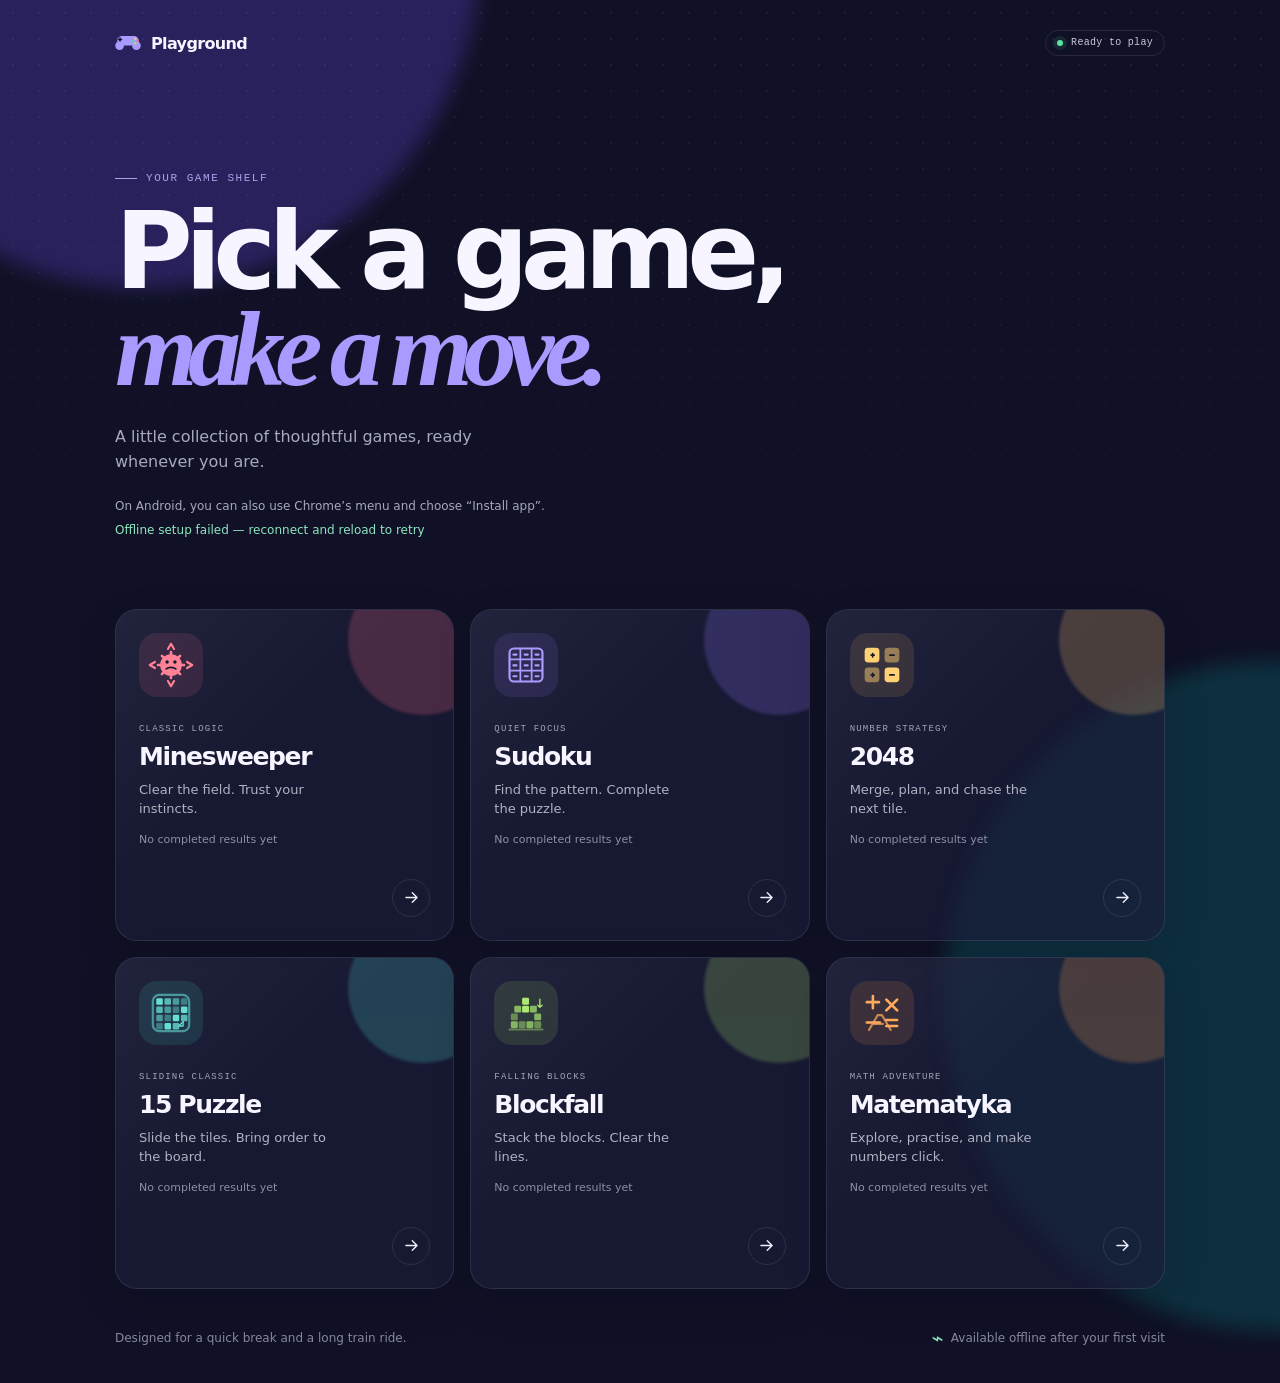
==== commit 009c6df1: "Remove the persist button and replace the P letter with a gamepad icon. Request persistent storage o" ====
--- a/index.html
+++ b/index.html
@@ -21,7 +21,19 @@
     <main class="page-shell">
       <header class="topbar">
         <a class="brand" href="#top" aria-label="Playground home">
-          <span class="brand-mark" aria-hidden="true"><i></i><i></i><i></i></span>
+          <span class="brand-mark" aria-hidden="true">
+            <svg viewBox="-214 -82 428 236" fill="none" xmlns="http://www.w3.org/2000/svg">
+              <rect x="-178" y="-78" width="356" height="156" rx="78" fill="#A89AFF"/>
+              <circle cx="-138" cy="78" r="72" fill="#A89AFF"/>
+              <circle cx="138" cy="78" r="72" fill="#A89AFF"/>
+              <rect x="-168" y="-32" width="72" height="22" rx="7" fill="#101126"/>
+              <rect x="-143" y="-57" width="22" height="72" rx="7" fill="#101126"/>
+              <circle cx="118" cy="-36" r="20" fill="#FFC66B"/>
+              <circle cx="158" cy="2" r="20" fill="#FA6F88"/>
+              <circle cx="78" cy="2" r="20" fill="#50D7D0"/>
+              <circle cx="118" cy="40" r="20" fill="#A8E76D"/>
+            </svg>
+          </span>
           <span>Playground</span>
         </a>
         <div class="connection" aria-live="polite">
@@ -38,7 +50,6 @@
         </p>
         <div class="pwa-actions" aria-label="App controls">
           <button id="install-button" type="button" hidden>Install Playground</button>
-          <button id="persist-button" type="button">Keep games available offline</button>
           <p id="install-help">On Android, you can also use Chrome’s menu and choose “Install app”.</p>
           <p id="offline-status" role="status" aria-live="polite">Preparing offline games…</p>
         </div>
--- a/styles.css
+++ b/styles.css
@@ -36,9 +36,8 @@
 
 .topbar { display: flex; align-items: center; justify-content: space-between; }
 .brand { display: inline-flex; align-items: center; gap: 10px; color: var(--ink); font-weight: 700; text-decoration: none; letter-spacing: -.04em; }
-.brand-mark { display: grid; grid-template-columns: repeat(3, 5px); gap: 3px; align-items: end; width: 21px; height: 19px; }
-.brand-mark i { display: block; border-radius: 3px; background: linear-gradient(180deg, #ae9eff, #7257f9); }
-.brand-mark i:nth-child(1) { height: 10px; }.brand-mark i:nth-child(2) { height: 18px; }.brand-mark i:nth-child(3) { height: 14px; }
+.brand-mark { display: grid; width: 26px; height: 20px; }
+.brand-mark svg { display: block; width: 100%; height: 100%; }
 .connection { display: inline-flex; align-items: center; gap: 8px; border: 1px solid var(--line); border-radius: 999px; padding: 7px 11px; color: #c8c8d7; font: 500 10px/1 "DM Mono", monospace; letter-spacing: .03em; }
 .connection-dot { width: 6px; height: 6px; border-radius: 50%; background: #5ce2a4; box-shadow: 0 0 0 4px rgba(92,226,164,.11); }
 
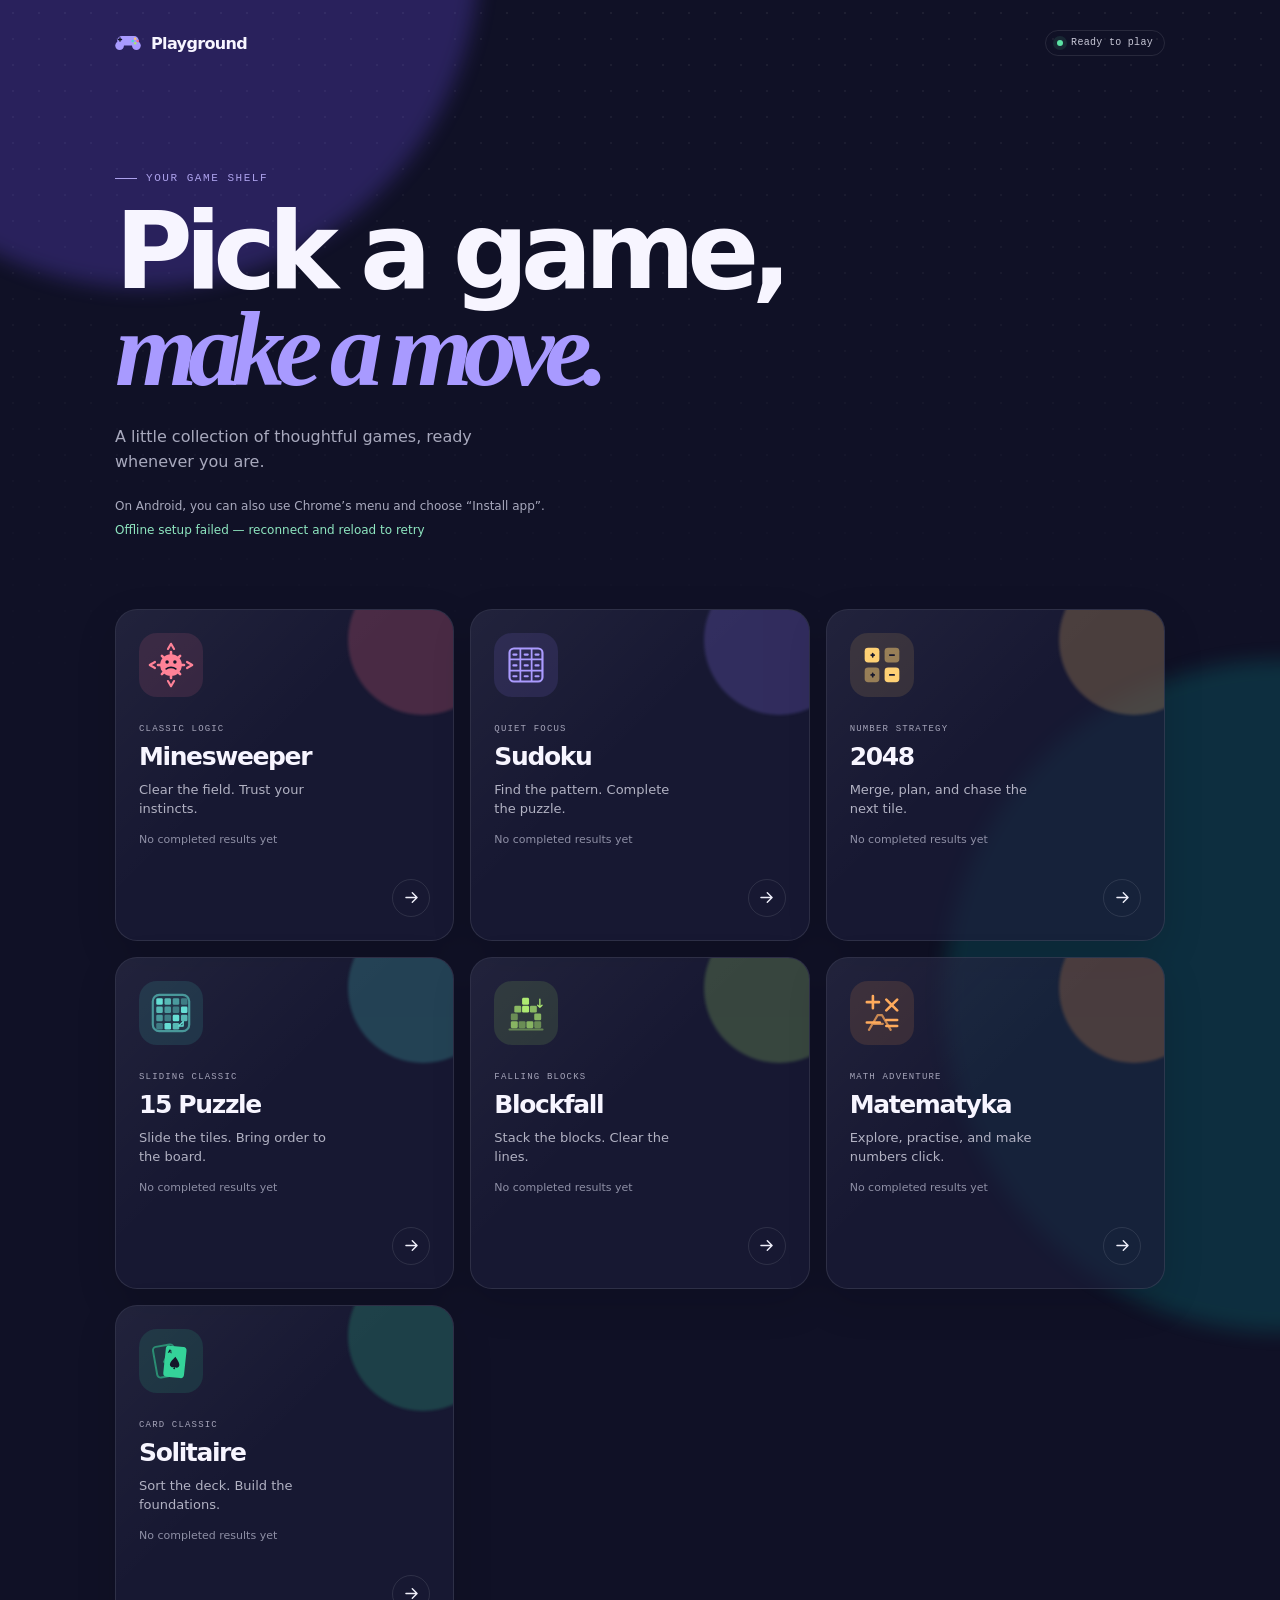
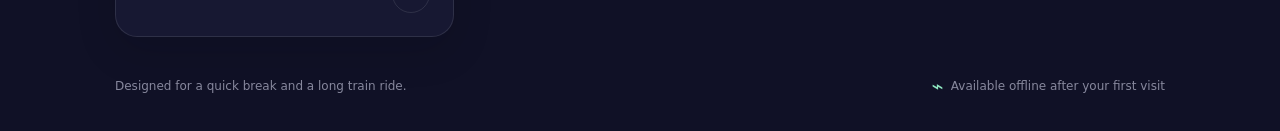
==== commit 586adc8f: "add https://grzegorzperkowski.github.io/Solitaire/ Add Solitaire game card to the launcher grid with" ====
--- a/index.html
+++ b/index.html
@@ -62,7 +62,7 @@
       <section class="game-grid" aria-label="Games">
         <a
           class="game-card minesweeper"
-          href="apps/minesweeper/"
+          href="apps/minesweeper/index.html"
           data-goatcounter-click="minesweeper"
           data-goatcounter-referrer="mygame"
           aria-label="Open Minesweeper"
@@ -90,7 +90,7 @@
 
         <a
           class="game-card sudoku"
-          href="apps/sudoku/"
+          href="apps/sudoku/index.html"
           data-goatcounter-click="sudoku"
           data-goatcounter-referrer="mygame"
           aria-label="Open Sudoku"
@@ -116,7 +116,7 @@
 
         <a
           class="game-card twenty-forty-eight"
-          href="apps/2048/"
+          href="apps/2048/index.html"
           data-goatcounter-click="2048"
           data-goatcounter-referrer="mygame"
           aria-label="Open 2048"
@@ -144,7 +144,7 @@
 
         <a
           class="game-card fifteen-puzzle"
-          href="apps/15puzzle/"
+          href="apps/15puzzle/index.html"
           data-goatcounter-click="15puzzle"
           data-goatcounter-referrer="mygame"
           aria-label="Open 15 Puzzle"
@@ -187,7 +187,7 @@
 
         <a
           class="game-card blockfall"
-          href="apps/blockfall/"
+          href="apps/blockfall/index.html"
           data-goatcounter-click="blockfall"
           data-goatcounter-referrer="mygame"
           aria-label="Open Blockfall"
@@ -226,7 +226,7 @@
 
         <a
           class="game-card matematyka"
-          href="apps/matematyka/"
+          href="apps/matematyka/index.html"
           data-goatcounter-click="matematyka"
           data-goatcounter-referrer="mygame"
           aria-label="Open Matematyka"
@@ -243,6 +243,36 @@
             <span class="game-title">Matematyka</span>
             <span class="game-description">Explore, practise, and make numbers click.</span>
             <span class="device-result" data-result="matematyka">No completed results yet</span>
+          </span>
+          <span class="open-game" aria-hidden="true">
+            <svg viewBox="0 0 24 24" fill="none"><path d="M5 12h13M13 6l6 6-6 6" stroke="currentColor" stroke-width="1.8" stroke-linecap="round" stroke-linejoin="round"/></svg>
+          </span>
+        </a>
+
+        <a
+          class="game-card solitaire"
+          href="https://grzegorzperkowski.github.io/Solitaire/"
+          data-goatcounter-click="solitaire"
+          data-goatcounter-referrer="mygame"
+          aria-label="Open Solitaire"
+        >
+          <span class="card-glow" aria-hidden="true"></span>
+          <span class="game-icon icon-solitaire" aria-hidden="true">
+            <svg viewBox="0 0 120 120" fill="none" xmlns="http://www.w3.org/2000/svg">
+              <rect x="23" y="24" width="48" height="72" rx="8" transform="rotate(-10 47 60)" stroke="currentColor" stroke-width="4.5" opacity=".55"/>
+              <path d="M47 53l6 8-6 8-6-8z" transform="rotate(-10 47 60)" fill="currentColor" opacity=".55"/>
+              <g transform="rotate(6 69 62)">
+                <rect x="45" y="26" width="48" height="72" rx="8" fill="currentColor"/>
+                <path d="M53.5 35h3l3 8h-1.8l-.6-1.7h-4.2l-.6 1.7h-1.8zm2.5 4.8h3l-1.5-4.2z" fill="#14162a"/>
+                <path d="M69 50c-4 5.5-11 12.5-11 18.5a6.5 6.5 0 0 0 10.2 5.3l-1.7 5.2h5l-1.7-5.2A6.5 6.5 0 0 0 80 68.5c0-6-7-13-11-18.5z" fill="#14162a"/>
+              </g>
+            </svg>
+          </span>
+          <span class="game-info">
+            <span class="game-type">CARD CLASSIC</span>
+            <span class="game-title">Solitaire</span>
+            <span class="game-description">Sort the deck. Build the foundations.</span>
+            <span class="device-result" data-result="solitaire">No completed results yet</span>
           </span>
           <span class="open-game" aria-hidden="true">
             <svg viewBox="0 0 24 24" fill="none"><path d="M5 12h13M13 6l6 6-6 6" stroke="currentColor" stroke-width="1.8" stroke-linecap="round" stroke-linejoin="round"/></svg>
--- a/styles.css
+++ b/styles.css
@@ -60,10 +60,10 @@
 .game-card { position: relative; display: flex; grid-column: span 2; min-height: 332px; flex-direction: column; overflow: hidden; border: 1px solid var(--line); border-radius: 22px; padding: 23px; color: var(--ink); background: var(--surface); box-shadow: 0 14px 40px rgba(3, 3, 17, .14); isolation: isolate; text-decoration: none; transition: transform .35s cubic-bezier(.2,.8,.2,1), border-color .35s ease, box-shadow .35s ease; }
 .game-card::after { position: absolute; z-index: -1; inset: 0; content: ""; background: linear-gradient(135deg, rgba(255,255,255,.09), transparent 44%); opacity: .5; transition: opacity .35s ease; }
 .card-glow { position: absolute; z-index: -1; top: -70px; right: -70px; width: 200px; height: 200px; border-radius: 50%; filter: blur(2px); opacity: .22; transform: scale(.75); transition: transform .5s cubic-bezier(.2,.8,.2,1), opacity .4s ease; }
-.minesweeper .card-glow { background: #fa6f88; }.sudoku .card-glow { background: #8f79fa; }.twenty-forty-eight .card-glow { background: #ffc66b; }.fifteen-puzzle .card-glow { background: #50d7d0; }.blockfall .card-glow { background: #a8e76d; }.matematyka .card-glow { background: #ff9d4d; }
+.minesweeper .card-glow { background: #fa6f88; }.sudoku .card-glow { background: #8f79fa; }.twenty-forty-eight .card-glow { background: #ffc66b; }.fifteen-puzzle .card-glow { background: #50d7d0; }.blockfall .card-glow { background: #a8e76d; }.matematyka .card-glow { background: #ff9d4d; }.solitaire .card-glow { background: #34d399; }
 .game-icon { display: grid; width: 64px; height: 64px; place-items: center; border-radius: 18px; color: #ff8297; background: rgba(255, 118, 144, .12); transition: transform .45s cubic-bezier(.2,.8,.2,1), background .35s ease; }
 .game-icon svg { width: 52px; height: 52px; }
-.icon-sudoku { color: #ab9bff; background: rgba(149,124,255,.13); }.icon-2048 { color: #ffd174; background: rgba(255,198,100,.12); }.icon-fifteen-puzzle { color: #66ded4; background: rgba(75,213,203,.13); }.icon-blockfall { color: #aeea72; background: rgba(162,226,101,.13); }.icon-matematyka { color: #ffab5c; background: rgba(255,157,77,.13); }
+.icon-sudoku { color: #ab9bff; background: rgba(149,124,255,.13); }.icon-2048 { color: #ffd174; background: rgba(255,198,100,.12); }.icon-fifteen-puzzle { color: #66ded4; background: rgba(75,213,203,.13); }.icon-blockfall { color: #aeea72; background: rgba(162,226,101,.13); }.icon-matematyka { color: #ffab5c; background: rgba(255,157,77,.13); }.icon-solitaire { color: #34d399; background: rgba(52,211,153,.13); }
 .game-info { display: flex; flex-grow: 1; flex-direction: column; margin-top: 28px; }
 .game-type { margin-bottom: 8px; color: #a6a5ba; font: 500 9px/1 "DM Mono", monospace; letter-spacing: .13em; }
 .game-title { font-size: 25px; font-weight: 700; letter-spacing: -.055em; }
@@ -77,7 +77,7 @@
   .game-card:hover { transform: translateY(-9px); border-color: rgba(255,255,255,.22); box-shadow: 0 27px 48px rgba(2, 3, 18, .35); }
   .game-card:hover::after { opacity: 1; }.game-card:hover .card-glow { opacity: .62; transform: scale(1.15); }
   .game-card:hover .game-icon { transform: rotate(-7deg) translateY(-3px) scale(1.09); }
-  .sudoku:hover .game-icon { transform: rotate(4deg) translateY(-3px) scale(1.09); }.twenty-forty-eight:hover .game-icon { transform: rotate(7deg) translateY(-3px) scale(1.09); }.fifteen-puzzle:hover .game-icon { transform: rotate(-4deg) translateY(-3px) scale(1.09); }.blockfall:hover .game-icon { transform: rotate(5deg) translateY(-3px) scale(1.09); }
+  .sudoku:hover .game-icon { transform: rotate(4deg) translateY(-3px) scale(1.09); }.twenty-forty-eight:hover .game-icon { transform: rotate(7deg) translateY(-3px) scale(1.09); }.fifteen-puzzle:hover .game-icon { transform: rotate(-4deg) translateY(-3px) scale(1.09); }.blockfall:hover .game-icon { transform: rotate(5deg) translateY(-3px) scale(1.09); }.solitaire:hover .game-icon { transform: rotate(-5deg) translateY(-3px) scale(1.09); }
   .game-card:hover .open-game { color: #17182d; background: #f6f4ff; transform: translateX(4px); }
 }
 .game-card:focus-visible { outline: 3px solid #c8bfff; outline-offset: 4px; }
@@ -93,12 +93,12 @@
 @media (max-width: 720px) {
   .page-shell { width: min(100% - 32px, 520px); padding-top: 21px; }.connection { padding: 7px 9px; }.connection-label { font-size: 0; }.connection-label::after { content: "ONLINE"; font-size: 9px; }
   .intro { margin: 74px 0 43px; }h1 { font-size: clamp(3.3rem, 15.8vw, 5.3rem); }.lede { margin-top: 21px; }.pwa-actions { align-items: stretch; flex-direction: column; }.pwa-actions button { width: 100%; }.update-panel { align-items: stretch; flex-direction: column; }
-  .game-grid { grid-template-columns: 1fr; gap: 12px; }.game-card, .fifteen-puzzle, .blockfall { grid-column: 1 / -1; min-height: 173px; flex-direction: row; align-items: flex-start; padding: 19px; }.game-info { margin: 2px 14px 0 17px; }.game-title { font-size: 22px; }.game-description { margin-top: 6px; }.open-game { align-self: center; flex: 0 0 auto; }.game-icon { width: 57px; height: 57px; flex: 0 0 auto; border-radius: 16px; }.game-icon svg { width: 47px; height: 47px; }
+  .game-grid { grid-template-columns: 1fr; gap: 12px; }.game-card { grid-column: 1 / -1; min-height: 173px; flex-direction: row; align-items: flex-start; padding: 19px; }.game-info { margin: 2px 14px 0 17px; }.game-title { font-size: 22px; }.game-description { margin-top: 6px; }.open-game { align-self: center; flex: 0 0 auto; }.game-icon { width: 57px; height: 57px; flex: 0 0 auto; border-radius: 16px; }.game-icon svg { width: 47px; height: 47px; }
   footer { align-items: flex-start; flex-direction: column; gap: 9px; margin-top: 31px; }
 }
 @media (min-width: 721px) and (max-width: 930px) {
   .game-grid { grid-template-columns: repeat(2, 1fr); }
-  .game-card, .fifteen-puzzle, .blockfall { grid-column: auto; }
-  .blockfall { grid-column: 1 / -1; }
+  .game-card { grid-column: auto; }
+  .solitaire { grid-column: 1 / -1; }
 }
 @media (prefers-reduced-motion: reduce) { *, *::before, *::after { scroll-behavior: auto !important; transition-duration: .01ms !important; animation-duration: .01ms !important; animation-iteration-count: 1 !important; } }
